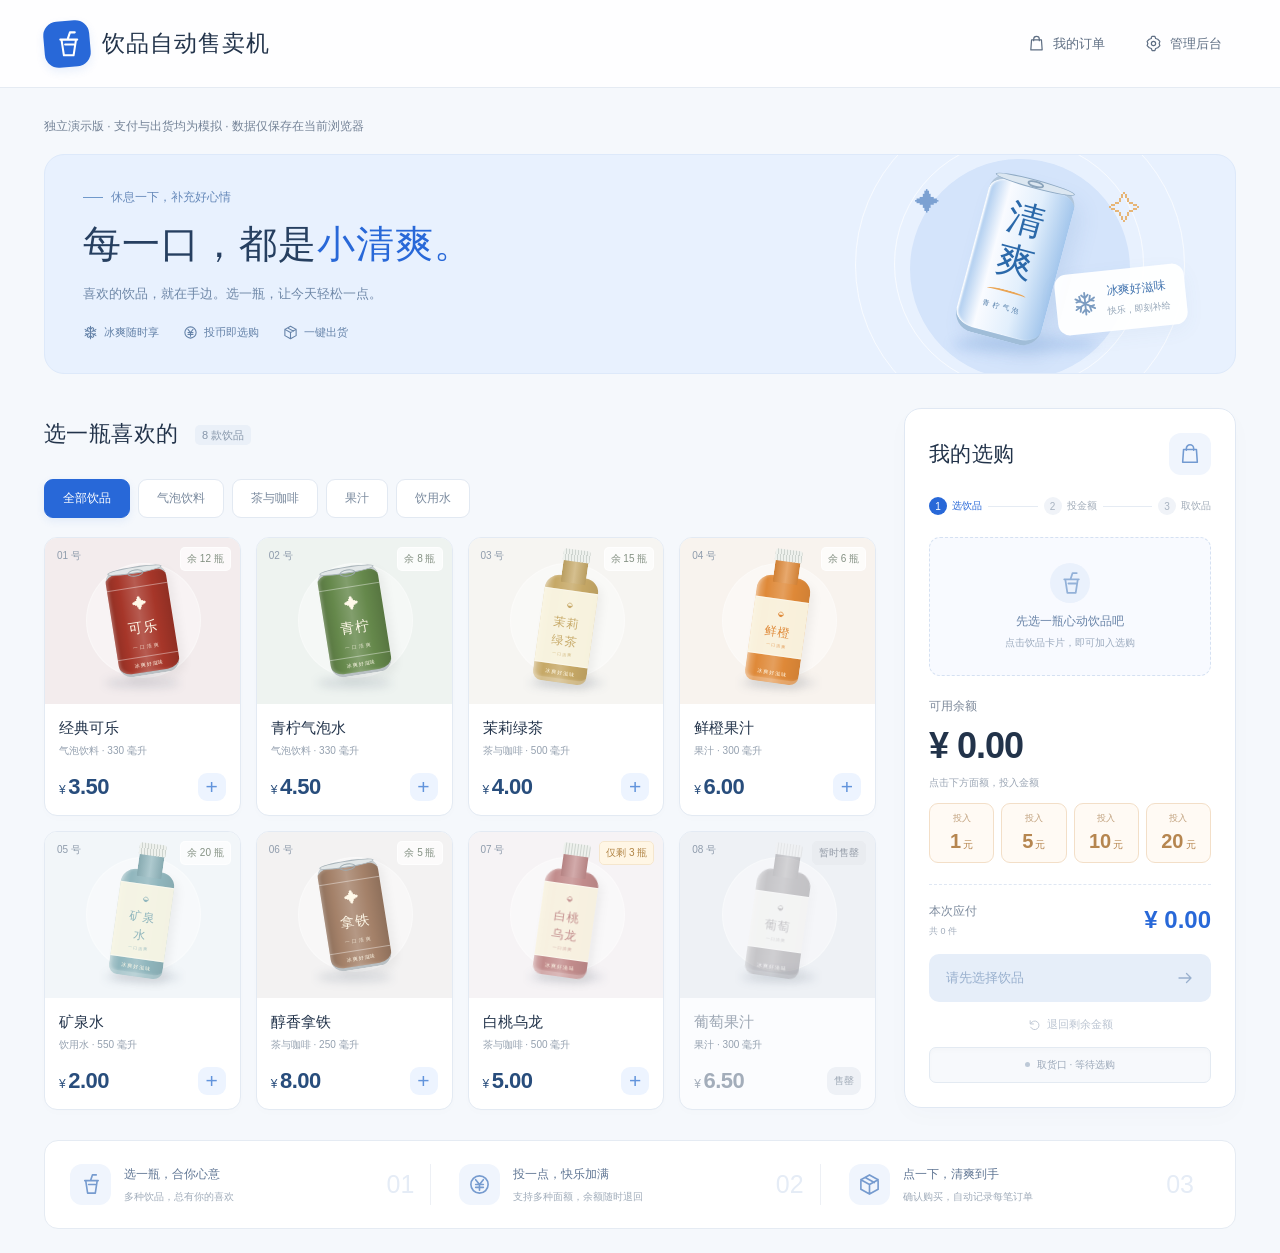
==== demo.html @ 5ba8ed31 "fix: vending_machine" ====
<!doctype html>
<html lang="zh-CN">
  <head>
    <meta charset="UTF-8" />
    <meta
      name="viewport"
      content="width=device-width, initial-scale=1.0"
    />
    <meta
      name="theme-color"
      content="#f4f8fb"
    />
    <title>一口清爽 · 饮品售卖机独立演示版</title>
<style>
:root {
  --paper: #f5f8fc;
  --ink: #22334a;
  --muted: #748397;
  --blue: #2868d8;
  --blue-dark: #1e54b9;
  --pale-blue: #edf4ff;
  --line: #e5ebf3;
  --white: #fff;
  --orange: #ef8d42;
  font-family:
    -apple-system, BlinkMacSystemFont, 'Segoe UI', 'PingFang SC', 'Microsoft YaHei',
    sans-serif;
  color: var(--ink);
  background: var(--paper);
  font-synthesis: none;
}
* {
  box-sizing: border-box;
}
body {
  margin: 0;
}
button,
input {
  font: inherit;
}
button,
a {
  -webkit-tap-highlight-color: transparent;
}
button {
  cursor: pointer;
  transition:
    background 0.18s,
    transform 0.18s,
    box-shadow 0.18s,
    border-color 0.18s;
}
button:disabled {
  cursor: not-allowed;
}
button:focus-visible,
a:focus-visible,
input:focus-visible {
  outline: 3px solid #71a2ef;
  outline-offset: 4px;
}
a {
  color: inherit;
  text-decoration: none;
}
[hidden] {
  display: none !important;
}
.icon-library {
  position: absolute;
  width: 0;
  height: 0;
  overflow: hidden;
}
.icon {
  width: 20px;
  height: 20px;
  fill: none;
  stroke: currentColor;
  stroke-width: 1.7;
  stroke-linecap: round;
  stroke-linejoin: round;
  flex-shrink: 0;
  vertical-align: middle;
}
.topbar {
  height: 88px;
  background: #ffffffed;
  border-bottom: 1px solid var(--line);
}
.topbar-inner {
  max-width: 1440px;
  padding: 0 44px;
  margin: auto;
  height: 100%;
  display: flex;
  align-items: center;
  gap: 30px;
}
.brand {
  display: flex;
  align-items: center;
  gap: 12px;
  font-size: 23px;
  font-weight: 750;
  letter-spacing: 1px;
}
.brand-icon {
  display: grid;
  place-items: center;
  width: 46px;
  height: 46px;
  border-radius: 14px;
  background: var(--blue);
  color: white;
  box-shadow: 0 4px 10px #2868d81a;
  transform: rotate(-5deg);
}
.brand-icon .icon {
  width: 29px;
  height: 29px;
  transform: rotate(5deg);
}
.topbar nav {
  display: flex;
  gap: 12px;
  margin-left: auto;
}
.nav-button {
  display: flex;
  align-items: center;
  gap: 8px;
  color: #5e6e83;
  background: transparent;
  border: 0;
  border-radius: 9px;
  padding: 10px 14px;
  font-size: 13px;
}
.nav-button .icon {
  width: 17px;
  height: 17px;
}
.nav-button:hover {
  color: var(--blue);
  background: var(--pale-blue);
}
.page {
  max-width: 1440px;
  padding: 28px 44px 24px;
  margin: auto;
}
.hero {
  min-height: 218px;
  background: #e8f1fe;
  border: 1px solid #dde9fa;
  border-radius: 20px;
  margin-bottom: 34px;
  position: relative;
  display: flex;
  align-items: center;
  justify-content: space-between;
  overflow: hidden;
}
.hero-copy {
  padding: 31px 38px;
  position: relative;
  z-index: 1;
}
.eyebrow {
  display: flex;
  align-items: center;
  gap: 8px;
  font-size: 12px;
  font-weight: 500;
  color: #6588b9;
  margin: 0 0 12px;
}
.eyebrow > span {
  width: 20px;
  height: 1px;
  background: #7099cb;
}
h1 {
  font-size: 38px;
  font-weight: 750;
  line-height: 1.4;
  letter-spacing: 1px;
  margin: 0;
  color: #263f60;
}
h1 > span {
  color: var(--blue);
}
.hero-description {
  font-size: 13px;
  line-height: 1.8;
  color: #6e87a7;
  margin: 11px 0 20px;
}
.hero-tags {
  display: flex;
  gap: 24px;
  color: #6482a8;
  font-size: 11px;
}
.hero-tags > span {
  display: flex;
  align-items: center;
  gap: 6px;
}
.hero-tags .icon {
  width: 15px;
  height: 15px;
}
.hero-visual {
  width: 370px;
  position: relative;
  height: 218px;
  flex-shrink: 0;
}
.hero-orbit {
  position: absolute;
  border: 1px solid #ffffffb3;
  border-radius: 50%;
  width: 250px;
  height: 250px;
  left: 29px;
  top: -16px;
}
.orbit-two {
  width: 330px;
  height: 330px;
  top: -55px;
  left: -10px;
}
.hero-visual:before {
  content: '';
  position: absolute;
  height: 220px;
  width: 220px;
  top: 4px;
  left: 45px;
  border-radius: 50%;
  background: #d4e4fb;
}
.hero-visual:after {
  content: '';
  position: absolute;
  width: 145px;
  height: 17px;
  background: #3978c72b;
  border-radius: 50%;
  filter: blur(6px);
  left: 87px;
  bottom: 20px;
}
.hero-can {
  position: absolute;
  width: 88px;
  height: 162px;
  border-radius: 18px 18px 20px 20px;
  top: 24px;
  left: 106px;
  transform: rotate(15deg);
  background: linear-gradient(90deg, #a8c9ee 0%, #f9fbff 24%, #e2effc 62%, #a3c6ec 100%);
  border-top: 5px solid #b1c6db;
  border-bottom: 5px solid #a0bdd8;
  display: flex;
  align-items: center;
  flex-direction: column;
  z-index: 1;
  box-shadow:
    10px 10px 20px #5883b621,
    inset 2px 0 2px white;
}
.hero-can:before {
  content: '';
  position: absolute;
  height: 7px;
  left: 3px;
  right: 3px;
  border: 1px solid #8faac4;
  border-radius: 50%;
  top: -7px;
  background: #dce7f1;
}
.hero-can-ring {
  width: 17px;
  height: 7px;
  border: 2px solid #8aa3bb;
  border-radius: 50%;
  margin-top: -6px;
  z-index: 1;
}
.hero-can-title {
  color: #2b69aa;
  font-family: 'Songti SC', 'STSong', serif;
  font-size: 37px;
  line-height: 1.15;
  font-weight: bold;
  margin-top: 13px;
}
.hero-can-line {
  width: 40px;
  height: 6px;
  border-top: 2px solid #eaa555;
  border-radius: 50%;
  margin-top: 8px;
}
.hero-can-caption {
  font-size: 7px;
  color: #517ca8;
  letter-spacing: 3px;
  margin-top: 7px;
}
.hero-sticker {
  position: absolute;
  display: flex;
  align-items: center;
  gap: 9px;
  top: 114px;
  left: 191px;
  z-index: 2;
  background: #fffffff2;
  padding: 13px 16px;
  border-radius: 12px;
  box-shadow: 0 6px 20px #4775a50d;
  transform: rotate(-6deg);
  color: #4576b0;
  font-size: 12px;
  font-weight: 650;
}
.hero-sticker .icon {
  width: 26px;
  height: 26px;
  color: #7c9cc1;
}
.hero-sticker span {
  display: block;
  color: #91a3b6;
  font-size: 9px;
  font-weight: 400;
  margin-top: 5px;
}
.hero-spark {
  position: absolute;
  color: #7ca1d2;
  font-size: 25px;
}
.spark-one {
  left: 50px;
  top: 33px;
}
.spark-two {
  left: 244px;
  top: 36px;
  font-size: 32px;
  color: #e6b577;
}
.workspace {
  display: grid;
  grid-template-columns: minmax(0, 1fr) 332px;
  gap: 28px;
  align-items: start;
}
.catalog-heading {
  display: flex;
  align-items: center;
  justify-content: space-between;
  min-height: 52px;
  margin-bottom: 19px;
}
.section-kicker {
  font-size: 11px;
  color: #8b99ab;
  margin: 0 0 7px;
  font-weight: 400;
}
.catalog-heading h2,
.checkout-heading h2 {
  font-size: 22px;
  font-weight: 700;
  margin: 0;
  letter-spacing: 0.4px;
}
.catalog-heading h2 > span {
  font-size: 11px;
  font-weight: 400;
  background: #eaf0f8;
  color: #8595a9;
  border-radius: 5px;
  padding: 4px 7px;
  vertical-align: middle;
  margin-left: 10px;
  letter-spacing: 0;
}
.categories {
  display: flex;
  align-items: center;
  gap: 8px;
  margin-bottom: 19px;
  flex-wrap: wrap;
}
.category {
  border: 1px solid #e2e9f2;
  background: white;
  border-radius: 9px;
  padding: 10px 18px;
  font-size: 12px;
  color: #7a8a9e;
}
.category:hover {
  color: var(--blue);
  border-color: #b5cced;
}
.category.active {
  color: white;
  background: var(--blue);
  border-color: var(--blue);
  box-shadow: 0 3px 8px #2868d818;
}
.product-grid {
  display: grid;
  grid-template-columns: repeat(4, minmax(0, 1fr));
  gap: 15px;
}
.product-card {
  border: 1px solid #e3eaf3;
  border-radius: 13px;
  padding: 0;
  background: white;
  color: var(--ink);
  position: relative;
  overflow: hidden;
  width: 100%;
  text-align: left;
  box-shadow: 0 3px 8px #243d6203;
}
.product-card:hover:not(:disabled) {
  transform: translateY(-4px);
  border-color: #a9c4ec;
  box-shadow: 0 8px 20px #3866a015;
}
.product-card.selected {
  border-color: var(--blue);
  box-shadow:
    0 0 0 1px var(--blue),
    0 5px 16px #2868d811;
}
.product-art {
  height: 166px;
  display: flex;
  align-items: center;
  justify-content: center;
  position: relative;
  width: 100%;
  overflow: hidden;
  background: color-mix(in srgb, var(--drink) 8%, #fafcfe);
}
.product-art:before {
  content: '';
  position: absolute;
  height: 113px;
  width: 113px;
  border-radius: 50%;
  top: 25px;
  left: calc(50% - 56px);
  background: #ffffff65;
  border: 1px solid #ffffff50;
}
.product-art:after {
  content: '';
  position: absolute;
  width: 75px;
  height: 10px;
  border-radius: 50%;
  left: calc(50% - 37px);
  bottom: 16px;
  background: #263e5624;
  filter: blur(5px);
}
.slot-label {
  position: absolute;
  top: 11px;
  left: 12px;
  color: #8f9cac;
  font-size: 10px;
}
.stock-badge {
  position: absolute;
  top: 9px;
  right: 9px;
  border: 1px solid #ffffffa6;
  background: #ffffffb3;
  padding: 4px 6px;
  border-radius: 5px;
  font-size: 10px;
  color: #839082;
  z-index: 2;
}
.stock-badge.low {
  color: #b08343;
  background: #fff6e5;
  border-color: #f5e6cd;
}
.stock-badge.sold {
  background: #e9ecf0;
  border-color: #e9ecf0;
  color: #939ba7;
}
.selected-mark {
  position: absolute;
  left: 10px;
  bottom: 9px;
  z-index: 2;
  color: var(--blue);
  background: #ffffffdf;
  padding: 4px 7px;
  border-radius: 5px;
  font-size: 9px;
}
.product-details {
  display: block;
  padding: 15px 14px 14px;
}
.product-name {
  display: block;
  font-size: 15px;
  font-weight: 650;
  margin-bottom: 6px;
}
.product-subtitle {
  display: block;
  font-size: 10px;
  color: #94a0af;
  white-space: nowrap;
}
.product-bottom {
  display: flex;
  align-items: center;
  justify-content: space-between;
  margin-top: 15px;
}
.price {
  font-size: 22px;
  line-height: 1.2;
  font-weight: 650;
  color: #284d7c;
  font-variant-numeric: tabular-nums;
  letter-spacing: -0.5px;
}
.price small {
  font-size: 12px;
  margin-right: 3px;
  font-weight: 500;
}
.choose-icon {
  width: 28px;
  height: 28px;
  border-radius: 9px;
  background: var(--pale-blue);
  display: grid;
  place-items: center;
  font-size: 21px;
  color: #6294dc;
  font-weight: 300;
}
.product-card.selected .choose-icon {
  background: var(--blue);
  color: white;
  font-size: 15px;
}
.product-card:disabled {
  background: #fbfcfe;
  color: #9da7b4;
}
.product-card:disabled .product-art {
  background: #eef1f5;
}
.product-card:disabled .drink {
  opacity: 0.4;
  filter: grayscale(0.8);
}
.product-card:disabled .price {
  color: #a3adba;
}
.product-card:disabled .choose-icon {
  color: #9da8b5;
  background: #eef1f6;
  font-size: 10px;
  width: 34px;
}
/* 纯 CSS 饮品包装，文字与规格均使用中文。 */
.drink {
  --drink: #a63629;
  display: flex;
  flex-direction: column;
  align-items: center;
  justify-content: center;
  position: relative;
  z-index: 1;
  width: 61px;
  height: 108px;
  background:
    linear-gradient(90deg, #0002, transparent 20%, #ffffff30 47%, transparent 75%, #0002),
    var(--drink);
  color: #fff9e9;
  box-shadow:
    inset 2px 0 3px #ffffff40,
    5px 5px 10px #0000000d;
  flex-shrink: 0;
  transform: rotate(-9deg);
}
.drink.can {
  border-radius: 12px 12px 13px 13px;
  border-top: 4px solid #c8ced1;
  border-bottom: 3px solid #b9c0c4;
}
.drink.can:before {
  content: '';
  position: absolute;
  top: -5px;
  left: 3px;
  right: 3px;
  height: 5px;
  border-radius: 50%;
  background: #e2e7e8;
  border: 1px solid #a9b4ba;
}
.drink.can:after {
  content: '';
  position: absolute;
  top: -2px;
  width: 14px;
  height: 5px;
  border: 1px solid #9daab0;
  border-radius: 50%;
}
.drink.bottle {
  height: 107px;
  width: 54px;
  border-radius: 15px 15px 9px 9px;
  margin-top: 17px;
  transform: rotate(8deg);
  background:
    linear-gradient(
      90deg,
      #ffffff50,
      transparent 18%,
      #ffffff30 50%,
      transparent 70%,
      #0001
    ),
    var(--drink);
  border-bottom: 4px solid #ffffff40;
}
.drink.bottle:before {
  content: '';
  position: absolute;
  width: 25px;
  height: 29px;
  background: linear-gradient(90deg, #0001, #fff4, #0001), var(--drink);
  top: -22px;
  border-radius: 6px 6px 0 0;
  z-index: -1;
}
.drink.bottle:after {
  content: '';
  position: absolute;
  top: -27px;
  width: 27px;
  height: 12px;
  background: repeating-linear-gradient(90deg, #eef1ed 0 2px, #ced4cf 2px 3px);
  border-radius: 3px 3px 1px 1px;
}
.drink-label {
  display: flex;
  width: 100%;
  flex-direction: column;
  align-items: center;
  justify-content: center;
  text-align: center;
  padding: 8px 0 7px;
  border-top: 1px solid #ffffff65;
  border-bottom: 1px solid #ffffff65;
}
.drink-symbol {
  font-family: Georgia, serif;
  font-size: 15px;
  line-height: 1.2;
  margin-bottom: 4px;
}
.drink-name {
  font-family: 'Songti SC', 'STSong', serif;
  font-size: 14px;
  font-weight: 750;
  letter-spacing: 1px;
  line-height: 1.5;
  max-width: 39px;
}
.drink-detail {
  font-size: 5px;
  letter-spacing: 2px;
  display: block;
  margin-top: 5px;
  opacity: 0.8;
}
.drink-size {
  font-size: 5px;
  position: absolute;
  bottom: 5px;
  letter-spacing: 1px;
}
.bottle .drink-label {
  background: #fbf8e7ee;
  color: var(--drink);
  padding: 7px 0;
}
.bottle .drink-name {
  font-size: 12px;
  max-width: 31px;
}
.bottle .drink-detail {
  font-size: 4px;
  letter-spacing: 1px;
  margin-top: 2px;
}
.bottle .drink-symbol {
  font-size: 12px;
  margin-bottom: 2px;
}
.bottle .drink-size {
  bottom: 3px;
}
.checkout {
  border: 1px solid #e0e8f3;
  border-radius: 17px;
  padding: 24px;
  background: white;
  box-shadow: 0 8px 24px #243a5905;
  position: sticky;
  top: 22px;
  scroll-margin-top: 18px;
}
.checkout-heading {
  display: flex;
  justify-content: space-between;
  align-items: center;
}
.checkout-heading h2 {
  font-size: 21px;
}
.checkout-bag {
  display: grid;
  place-items: center;
  border-radius: 12px;
  background: #f0f5fd;
  color: #729ad1;
  height: 42px;
  width: 42px;
}
.checkout-bag .icon {
  width: 22px;
  height: 22px;
}
.steps {
  display: flex;
  align-items: center;
  gap: 6px;
  margin: 22px 0;
  font-size: 10px;
  color: #a1acb9;
}
.steps > span {
  display: flex;
  align-items: center;
  gap: 5px;
  white-space: nowrap;
}
.steps b {
  display: grid;
  place-items: center;
  height: 18px;
  width: 18px;
  border-radius: 50%;
  background: #f0f3f8;
  color: #a8b3c1;
  font-size: 10px;
  font-weight: 500;
}
.steps i {
  height: 1px;
  background: #e5ebf3;
  flex: 1;
}
.steps .current {
  color: var(--blue);
}
.steps .current b {
  background: var(--blue);
  color: white;
}
.steps .complete {
  color: #5d8aca;
}
.steps .complete b {
  color: var(--blue);
  background: #e7f0fd;
}
.selection {
  display: flex;
  align-items: center;
  gap: 18px;
  min-height: 126px;
  background: #f3f7fd;
  border: 1px solid #e9eff8;
  border-radius: 11px;
  margin-bottom: 22px;
  padding: 19px 20px;
}
.selection .drink {
  transform: rotate(-7deg) scale(0.7);
  margin: -15px -7px;
}
.selection .drink.bottle {
  margin-top: 0;
}
.selected-copy {
  min-width: 0;
}
.selected-copy h3 {
  font-size: 15px;
  margin: 0 0 8px;
}
.selected-copy p {
  color: #8a9bb1;
  font-size: 10px;
  margin: 0 0 12px;
}
.selected-copy > span {
  font-size: 18px;
  font-weight: 650;
  color: #42689b;
}
.selected-copy small {
  font-size: 11px;
  font-weight: 400;
  color: #8b9bb1;
  margin-left: 7px;
}
.empty-selection {
  min-height: 139px;
  flex-direction: column;
  justify-content: center;
  gap: 0;
  border: 1px dashed #d5e1f2;
  background: #f8faff;
  padding: 18px 8px;
}
.selection-placeholder {
  color: #93b1d8;
  border-radius: 50%;
  width: 40px;
  height: 40px;
  display: grid;
  place-items: center;
  background: #eaf1fc;
}
.selection-placeholder .icon {
  height: 25px;
  width: 25px;
}
.empty-selection p {
  font-size: 12px;
  color: #6984a8;
  margin: 10px 0 6px;
}
.empty-selection > span {
  font-size: 10px;
  color: #9baabe;
}
.balance-block > div:first-child {
  display: flex;
  justify-content: space-between;
  align-items: center;
  color: #7e8a9b;
  font-size: 12px;
}
.balance-block > strong {
  display: block;
  font-size: 36px;
  letter-spacing: -1px;
  font-weight: 600;
  font-variant-numeric: tabular-nums;
  line-height: 1.3;
  margin: 8px 0 6px;
}
.balance-block > p {
  font-size: 10px;
  color: #9ba6b5;
  margin: 0 0 13px;
}
.coins {
  display: grid;
  grid-template-columns: repeat(4, minmax(0, 1fr));
  gap: 7px;
}
.coins button {
  padding: 9px 0;
  background: #fffaf4;
  border: 1px solid #f3dfc8;
  border-radius: 9px;
  color: #b68650;
  font-size: 20px;
  font-weight: 600;
  line-height: 1.2;
}
.coins small {
  display: block;
  color: #c0a17d;
  font-size: 9px;
  font-weight: 400;
  margin-bottom: 5px;
}
.coins button > span {
  font-size: 10px;
  margin-left: 2px;
  font-weight: 400;
}
.coins button:hover:not(:disabled) {
  background: #fff1dd;
  border-color: #e8c59a;
  transform: translateY(-2px);
}
.coins button:disabled {
  opacity: 0.5;
}
.total {
  display: flex;
  align-items: center;
  justify-content: space-between;
  border-top: 1px dashed #dfe7f3;
  padding-top: 18px;
  margin: 21px 0 16px;
  font-size: 12px;
  color: #7c8a9d;
}
.total small {
  display: block;
  margin-top: 5px;
  color: #a2adbc;
  font-size: 9px;
}
.total strong {
  color: var(--blue);
  font-size: 24px;
  font-weight: 650;
}
.primary {
  width: 100%;
  border: 0;
  background: var(--blue);
  color: white;
  border-radius: 10px;
  padding: 14px 17px;
  display: flex;
  align-items: center;
  justify-content: space-between;
  gap: 12px;
  font-size: 13px;
  font-weight: 500;
}
.primary:hover:not(:disabled) {
  background: var(--blue-dark);
  box-shadow: 0 4px 10px #2868d826;
}
.primary:disabled {
  color: #99b0ce;
  background: #e6eef9;
}
.purchase {
  min-height: 48px;
}
.purchase .icon {
  width: 18px;
  height: 18px;
}
.refund {
  display: flex;
  align-items: center;
  justify-content: center;
  gap: 6px;
  width: 100%;
  background: none;
  border: 0;
  padding: 15px 0;
  color: #8495ad;
  font-size: 11px;
}
.refund .icon {
  width: 13px;
  height: 13px;
}
.refund:hover:not(:disabled) {
  color: var(--blue);
}
.refund:disabled {
  opacity: 0.55;
}
.pickup {
  display: flex;
  align-items: center;
  justify-content: center;
  gap: 7px;
  height: 36px;
  border: 1px solid #e3eaf2;
  border-radius: 7px;
  background: #f7f9fc;
  color: #9ba8b9;
  font-size: 10px;
  box-shadow: inset 0 3px 4px #1b3b5b04;
}
.pickup-light {
  width: 5px;
  height: 5px;
  border-radius: 50%;
  background: #bdc9d7;
}
.pickup.ready {
  background: #f0f8f4;
  color: #60977b;
  border-color: #d5eade;
}
.pickup.ready .pickup-light {
  background: #76b293;
  box-shadow: 0 0 6px #76b29380;
}
.how-it-works {
  display: grid;
  grid-template-columns: repeat(3, 1fr);
  gap: 28px;
  background: white;
  border: 1px solid var(--line);
  border-radius: 14px;
  padding: 23px 25px;
  margin-top: 30px;
}
.how-it-works > div {
  position: relative;
  display: flex;
  align-items: center;
  gap: 13px;
  min-width: 0;
  border-right: 1px solid #edf0f5;
  padding-right: 16px;
}
.how-it-works > div:last-child {
  border-right: 0;
}
.instruction-icon {
  color: #769bcf;
  background: #f0f5fd;
  width: 41px;
  height: 41px;
  border-radius: 12px;
  display: grid;
  place-items: center;
  flex-shrink: 0;
}
.instruction-icon .icon {
  width: 23px;
  height: 23px;
}
.how-it-works p {
  display: flex;
  flex-direction: column;
  gap: 7px;
  margin: 0;
}
.how-it-works strong {
  font-size: 12px;
  font-weight: 600;
  color: #607694;
}
.how-it-works p span {
  color: #a0acba;
  font-size: 10px;
}
.instruction-number {
  font-size: 25px;
  font-weight: 300;
  color: #e5ecf6;
  margin-left: auto;
}
.mobile-checkout {
  display: none;
}
.toast {
  position: fixed;
  left: 50%;
  bottom: 28px;
  transform: translateX(-50%);
  max-width: calc(100% - 32px);
  width: max-content;
  background: #29486c;
  color: white;
  z-index: 20;
  padding: 14px 21px;
  font-size: 13px;
  line-height: 1.7;
  border-radius: 11px;
  box-shadow: 0 8px 25px #183a5b26;
}
.toast.error {
  background: #ac5a4a;
}
.modal {
  padding: 30px;
  border: 1px solid #dce5f1;
  border-radius: 20px;
  width: 620px;
  max-width: calc(100% - 30px);
  max-height: 85vh;
  color: var(--ink);
  box-shadow: 0 30px 80px #1e355038;
}
.modal::backdrop {
  background: #243a536b;
  backdrop-filter: blur(5px);
}
.modal-heading {
  display: flex;
  align-items: center;
  justify-content: space-between;
  gap: 16px;
  margin-bottom: 20px;
}
.modal h2 {
  font-size: 26px;
  margin: 0;
}
.close-button {
  display: grid;
  place-items: center;
  background: #f1f5fa;
  color: #8b9bb0;
  font-weight: 300;
  border: 0;
  border-radius: 50%;
  width: 34px;
  height: 34px;
  font-size: 25px;
  line-height: 1;
  flex-shrink: 0;
}
.close-button:hover {
  background: #e4edfa;
  color: var(--blue);
}
.modal-description {
  color: #929fb0;
  font-size: 12px;
  line-height: 1.8;
  margin: 0 0 18px;
}
.empty-state {
  color: #8799b1;
  text-align: center;
  padding: 45px 10px;
  font-size: 13px;
  line-height: 1.9;
  grid-column: 1 / -1;
}
.order-row {
  display: flex;
  justify-content: space-between;
  gap: 15px;
  padding: 18px 0;
  border-bottom: 1px solid var(--line);
  font-size: 14px;
}
.order-row strong {
  display: block;
  font-size: 14px;
  font-weight: 650;
  margin-bottom: 7px;
}
.order-row small {
  display: block;
  color: #9aa9bd;
  font-size: 10px;
  line-height: 1.9;
}
.order-row > span {
  text-align: right;
  white-space: nowrap;
  color: #4f6f99;
}
.order-status {
  color: #76a18b !important;
}
.admin-modal {
  width: 850px;
}
.login-form {
  max-width: 360px;
  margin: 30px auto;
}
.login-form > p:first-child {
  font-size: 13px;
  color: #8a9ab0;
  line-height: 1.8;
}
.login-form label {
  font-size: 13px;
  display: block;
  margin: 24px 0 10px;
}
.login-form input {
  width: 100%;
  border: 1px solid #dbe4f2;
  background: #f8faff;
  padding: 13px;
  border-radius: 9px;
  color: var(--ink);
}
.login-hint {
  font-size: 11px;
  color: #94a2b6;
}
.inline-error {
  color: #b15d4c;
  font-size: 12px;
  min-height: 17px;
}
.admin-toolbar {
  display: flex;
  justify-content: space-between;
  align-items: center;
  font-size: 12px;
  color: #8d9db2;
  margin: 20px 0;
}
.text-button {
  color: var(--blue);
  font-size: 12px;
  border: 0;
  background: none;
  padding: 8px;
}
.admin-stats {
  display: grid;
  grid-template-columns: repeat(3, 1fr);
  gap: 12px;
}
.stat {
  background: #f2f6fd;
  padding: 18px;
  border-radius: 10px;
}
.stat > span {
  font-size: 11px;
  color: #8b9db5;
}
.stat strong {
  display: block;
  font-size: 26px;
  font-weight: 600;
  margin-top: 12px;
  color: #4a6e9d;
}
.admin-modal h3 {
  font-size: 16px;
  margin: 28px 0 12px;
}
.muted {
  color: #8fa1b8;
  font-size: 12px;
  font-weight: 400;
}
.table-wrap {
  overflow: auto;
}
.admin-table {
  width: 100%;
  border-collapse: collapse;
  min-width: 480px;
  text-align: left;
  font-size: 13px;
}
.admin-table th {
  font-size: 11px;
  color: #8b9bb1;
  font-weight: 500;
  background: #f5f8fd;
  padding: 12px 10px;
}
.admin-table td {
  padding: 12px 10px;
  border-bottom: 1px solid var(--line);
}
.admin-table input[type='number'] {
  width: 80px;
  border: 1px solid #dce5f2;
  padding: 8px;
  border-radius: 6px;
  background: white;
  color: var(--ink);
  font-size: 12px;
}
.admin-table input[type='checkbox'] {
  accent-color: var(--blue);
  width: 17px;
  height: 17px;
}
.save-product {
  color: var(--blue);
  font-size: 12px;
  background: #edf4ff;
  border: 1px solid #d8e7fc;
  padding: 8px 12px;
  border-radius: 6px;
}
.save-product:disabled {
  opacity: 0.55;
}
.success-modal {
  width: 440px;
  padding: 40px 30px 30px;
  text-align: center;
}
.success-close {
  position: absolute;
  top: 17px;
  right: 17px;
}
.success-icon {
  display: grid;
  place-items: center;
  width: 72px;
  height: 72px;
  border-radius: 24px;
  background: #edf4ff;
  color: var(--blue);
  margin: 5px auto 24px;
  transform: rotate(-6deg);
}
.success-icon .icon {
  width: 35px;
  height: 35px;
  transform: rotate(6deg);
}
.success-modal .section-kicker {
  color: #7b9ac4;
  margin-bottom: 12px;
}
.success-modal h2 {
  font-size: 25px;
}
.success-modal > p:not(.section-kicker) {
  font-size: 13px;
  line-height: 1.8;
}
.receipt {
  text-align: left;
  background: #f5f8fd;
  border: 1px solid #e9eff8;
  border-radius: 10px;
  padding: 19px;
  margin: 24px 0;
}
.receipt p {
  display: flex;
  justify-content: space-between;
  gap: 12px;
  font-size: 11px;
  margin: 0 0 14px;
}
.receipt p:last-child {
  margin-bottom: 0;
}
.receipt span {
  color: #94a1b5;
}
.receipt strong {
  font-size: 11px;
  font-weight: 500;
  word-break: break-all;
  color: #58749a;
}
.success-modal .primary {
  justify-content: center;
}

@media (min-width: 1450px) {
  .product-art {
    height: 180px;
  }
  .product-details {
    padding: 17px;
  }
  .product-subtitle {
    font-size: 11px;
  }
  .product-bottom {
    margin-top: 17px;
  }
}
@media (max-width: 1190px) {
  .topbar-inner {
    padding: 0 32px;
  }
  .page {
    padding: 25px 32px 24px;
  }
  .workspace {
    grid-template-columns: minmax(0, 1fr) 310px;
    gap: 23px;
  }
  .product-grid {
    grid-template-columns: repeat(3, minmax(0, 1fr));
    gap: 13px;
  }
  .hero-visual {
    width: 300px;
  }
  .hero-copy {
    padding: 30px;
  }
  h1 {
    font-size: 32px;
  }
  .hero-description {
    font-size: 12px;
  }
  .hero-tags {
    gap: 18px;
  }
  .hero-sticker {
    left: 168px;
    padding: 12px;
  }
  .hero-can {
    left: 87px;
  }
  .checkout {
    padding: 22px;
  }
  .category {
    padding: 10px 15px;
  }
  .instruction-number {
    display: none;
  }
  .how-it-works {
    padding: 21px;
    gap: 18px;
  }
  .how-it-works p span {
    font-size: 9px;
  }
}
@media (max-width: 960px) {
  .topbar-inner {
    padding: 0 25px;
    gap: 15px;
  }
  .page {
    padding: 24px 25px 24px;
  }
  .workspace {
    grid-template-columns: minmax(0, 1fr) 300px;
    gap: 20px;
  }
  .product-grid {
    grid-template-columns: repeat(2, minmax(0, 1fr));
  }
  .hero-visual {
    width: 245px;
  }
  .hero-copy {
    padding: 28px;
  }
  h1 {
    font-size: 29px;
  }
  .hero-description {
    max-width: 280px;
    margin-top: 9px;
  }
  .hero-tags {
    gap: 13px;
    font-size: 10px;
  }
  .hero-tags .icon {
    height: 13px;
    width: 13px;
  }
  .hero-sticker {
    left: 140px;
    padding: 12px 10px;
    font-size: 11px;
  }
  .hero-sticker .icon {
    width: 22px;
    height: 22px;
  }
  .hero-sticker span {
    font-size: 8px;
  }
  .hero-can {
    left: 62px;
  }
  .hero-visual:before {
    left: 0;
  }
  .hero-orbit {
    left: -15px;
  }
  .orbit-two {
    left: -53px;
  }
  .hero-visual:after {
    left: 40px;
  }
  .spark-one {
    left: 15px;
  }
  .spark-two {
    left: 178px;
  }
  .catalog-heading h2 {
    font-size: 20px;
  }
  .catalog-heading h2 > span {
    margin-left: 7px;
    font-size: 10px;
  }
  .category {
    font-size: 11px;
    padding: 9px 11px;
  }
  .how-it-works {
    padding: 20px 15px;
    gap: 15px;
  }
  .how-it-works > div {
    gap: 9px;
    padding-right: 8px;
  }
  .how-it-works strong {
    font-size: 11px;
  }
  .how-it-works p span {
    max-width: 120px;
    line-height: 1.5;
  }
  .instruction-icon {
    width: 32px;
    height: 36px;
    border-radius: 9px;
  }
  .instruction-icon .icon {
    width: 20px;
    height: 20px;
  }
}
@media (max-width: 720px) {
  .topbar {
    height: 76px;
  }
  .topbar-inner {
    padding: 0 20px;
    gap: 10px;
  }
  .brand {
    font-size: 20px;
    gap: 10px;
  }
  .brand-icon {
    width: 39px;
    height: 39px;
    border-radius: 12px;
  }
  .brand-icon .icon {
    width: 26px;
    height: 26px;
  }
  .topbar nav {
    gap: 3px;
  }
  .nav-button {
    padding: 10px 7px;
    font-size: 12px;
    gap: 6px;
  }
  .nav-button .icon {
    width: 16px;
    height: 16px;
  }
  .page {
    padding: 20px 20px 85px;
  }
  .hero {
    min-height: 195px;
    margin-bottom: 27px;
    border-radius: 16px;
  }
  .hero-copy {
    padding: 26px;
  }
  .hero-visual {
    height: 195px;
    width: 200px;
  }
  .hero-can {
    left: 47px;
    top: 16px;
    transform: rotate(13deg) scale(0.9);
  }
  .hero-sticker {
    left: 103px;
    top: 113px;
    padding: 10px;
  }
  .hero-sticker .icon {
    display: none;
  }
  .hero-visual:before {
    left: -10px;
    top: -5px;
  }
  .hero-orbit {
    top: -30px;
    left: -26px;
  }
  .orbit-two {
    top: -70px;
    left: -66px;
  }
  .hero-visual:after {
    left: 24px;
    bottom: 15px;
  }
  .spark-one {
    left: 10px;
    font-size: 20px;
  }
  .spark-two {
    left: 158px;
    font-size: 25px;
  }
  .hero-tags {
    gap: 15px;
  }
  .hero-tags > span:last-child {
    display: none;
  }
  .workspace {
    grid-template-columns: 1fr;
    gap: 25px;
  }
  .product-grid {
    grid-template-columns: repeat(3, minmax(0, 1fr));
  }
  .product-art {
    height: 157px;
  }
  .product-name {
    font-size: 14px;
  }
  .product-details {
    padding: 14px 12px;
  }
  .checkout {
    position: relative;
    top: auto;
    padding: 25px;
    border-radius: 15px;
  }
  .checkout-heading h2 {
    font-size: 23px;
  }
  .steps {
    font-size: 12px;
    gap: 12px;
  }
  .steps b {
    height: 22px;
    width: 22px;
    font-size: 11px;
  }
  .selection {
    justify-content: center;
    min-height: 133px;
  }
  .selection.empty-selection {
    min-height: 142px;
  }
  .balance-block > strong {
    font-size: 40px;
  }
  .coins button {
    padding: 12px;
    font-size: 23px;
  }
  .coins small {
    font-size: 10px;
  }
  .primary {
    padding: 16px 19px;
    font-size: 14px;
  }
  .pickup {
    height: 39px;
  }
  .how-it-works {
    gap: 10px;
    margin-top: 25px;
    padding: 20px 12px;
  }
  .how-it-works > div {
    flex-direction: column;
    align-items: center;
    text-align: center;
    gap: 10px;
    padding-right: 8px;
  }
  .how-it-works p {
    align-items: center;
    gap: 6px;
  }
  .how-it-works strong {
    font-size: 10px;
  }
  .how-it-works p span {
    font-size: 9px;
    max-width: 105px;
    line-height: 1.6;
  }
  .mobile-checkout {
    display: flex;
    justify-content: space-between;
    align-items: center;
    position: fixed;
    z-index: 5;
    left: 20px;
    right: 20px;
    bottom: 16px;
    bottom: max(16px, env(safe-area-inset-bottom));
    background: #234e88;
    color: white;
    border: 1px solid #ffffff22;
    border-radius: 13px;
    box-shadow: 0 5px 25px #1e426d36;
    padding: 15px 18px;
    gap: 10px;
    text-align: left;
  }
  .mobile-checkout > span {
    font-size: 12px;
  }
  .mobile-checkout strong {
    display: flex;
    align-items: center;
    gap: 8px;
    font-size: 13px;
    white-space: nowrap;
  }
  .mobile-checkout .icon {
    width: 16px;
    height: 16px;
  }
  .toast {
    bottom: 90px;
    font-size: 12px;
    padding: 12px 18px;
  }
}
@media (max-width: 520px) {
  .topbar-inner {
    padding: 0 17px;
    gap: 5px;
  }
  .brand {
    font-size: 19px;
    gap: 8px;
  }
  .brand-icon {
    height: 36px;
    width: 36px;
    border-radius: 11px;
  }
  .nav-button {
    font-size: 11px;
    padding: 10px 6px;
  }
  .nav-button .icon {
    display: none;
  }
  .page {
    padding: 17px 17px 85px;
  }
  .hero {
    min-height: 201px;
    border-radius: 14px;
  }
  .hero-copy {
    padding: 24px 20px;
  }
  .eyebrow {
    font-size: 10px;
    margin-bottom: 10px;
    gap: 6px;
  }
  .eyebrow > span {
    width: 11px;
  }
  h1 {
    font-size: 26px;
    line-height: 1.45;
    letter-spacing: 0.5px;
  }
  h1 > span {
    display: block;
  }
  .hero-description {
    max-width: 178px;
    font-size: 10px;
    line-height: 1.8;
    margin: 9px 0 12px;
  }
  .hero-tags {
    font-size: 9px;
    gap: 10px;
  }
  .hero-tags > span {
    gap: 4px;
  }
  .hero-tags .icon {
    width: 12px;
    height: 12px;
  }
  .hero-visual {
    position: absolute;
    right: -1px;
    width: 140px;
    height: 205px;
    top: 3px;
  }
  .hero-visual:before {
    height: 155px;
    width: 155px;
    left: 0;
    top: 20px;
  }
  .hero-orbit {
    width: 175px;
    height: 175px;
    left: -10px;
    top: 10px;
  }
  .orbit-two {
    width: 215px;
    height: 215px;
    left: -30px;
    top: -10px;
  }
  .hero-can {
    left: 25px;
    top: 11px;
    transform: rotate(12deg) scale(0.72);
  }
  .hero-sticker {
    left: 5px;
    top: 152px;
    padding: 9px 13px;
    font-size: 10px;
    transform: rotate(-5deg);
  }
  .hero-sticker span {
    font-size: 8px;
  }
  .hero-visual:after {
    width: 96px;
    left: 24px;
    bottom: 38px;
  }
  .spark-one {
    left: 4px;
    top: 29px;
    font-size: 18px;
  }
  .spark-two {
    left: 114px;
    top: 37px;
    font-size: 22px;
  }
  .catalog-heading {
    margin-bottom: 15px;
  }
  .catalog-heading h2 {
    font-size: 21px;
  }
  .catalog-heading h2 > span {
    font-size: 10px;
    margin-left: 7px;
  }
  .section-kicker {
    font-size: 10px;
  }
  .categories {
    gap: 6px;
    margin-bottom: 16px;
  }
  .category {
    font-size: 11px;
    padding: 9px 10px;
    border-radius: 8px;
  }
  .product-grid {
    grid-template-columns: repeat(2, minmax(0, 1fr));
    gap: 12px;
  }
  .product-art {
    height: 160px;
  }
  .product-details {
    padding: 15px 13px;
  }
  .product-name {
    font-size: 15px;
  }
  .product-subtitle {
    font-size: 10px;
  }
  .product-bottom {
    margin-top: 15px;
  }
  .price {
    font-size: 23px;
  }
  .choose-icon {
    width: 29px;
    height: 29px;
  }
  .checkout {
    padding: 24px 22px;
  }
  .modal {
    padding: 24px;
    border-radius: 17px;
  }
  .modal h2 {
    font-size: 23px;
  }
  .modal-description {
    font-size: 11px;
  }
  .admin-stats {
    gap: 7px;
  }
  .stat {
    padding: 12px;
  }
  .stat > span {
    font-size: 9px;
  }
  .stat strong {
    font-size: 22px;
  }
  .order-row {
    font-size: 12px;
  }
  .order-row strong {
    font-size: 13px;
  }
  .order-row small {
    font-size: 9px;
  }
  .receipt {
    padding: 15px;
  }
  .success-modal {
    padding-top: 35px;
  }
}
@media (max-width: 360px) {
  .hero-visual {
    right: -18px;
    opacity: 0.75;
  }
  .hero-copy {
    padding-left: 16px;
  }
  h1 {
    font-size: 24px;
  }
  .hero-description {
    max-width: 160px;
  }
  .category {
    padding: 8px 8px;
    font-size: 10px;
  }
  .product-subtitle {
    font-size: 9px;
  }
  .nav-button {
    padding: 10px 4px;
  }
  .steps {
    gap: 7px;
    font-size: 11px;
  }
}
@media (prefers-reduced-motion: reduce) {
  *,
  *:before,
  *:after {
    transition: none !important;
    scroll-behavior: auto !important;
  }
}

.demo-note { margin: 0 0 18px; color: #748397; font-size: 12px; line-height: 1.7; }
</style>
  </head>
  <body>
    <svg
      class="icon-library"
      xmlns="http://www.w3.org/2000/svg"
      aria-hidden="true"
    >
      <symbol
        id="icon-cup"
        viewBox="0 0 24 24"
      >
        <path d="M7 8h12l-2 13H9L7 8ZM6 8h14M12 8l2-6h4M10 12h7" />
      </symbol>
      <symbol
        id="icon-bag"
        viewBox="0 0 24 24"
      >
        <path d="M5 7h14l1 14H4L5 7ZM8 8V6a4 4 0 0 1 8 0v2" />
      </symbol>
      <symbol
        id="icon-settings"
        viewBox="0 0 24 24"
      >
        <path
          d="m9 3 1-1h4l1 3 3 1 3 3-1 3 1 3-3 3-3 1-1 3h-4l-1-3-3-1-3-3 1-3-1-3 3-3 3-1V3Z"
        />
        <circle
          cx="12"
          cy="12"
          r="3"
        />
      </symbol>
      <symbol
        id="icon-arrow"
        viewBox="0 0 24 24"
      >
        <path d="M4 12h16m-6-6 6 6-6 6" />
      </symbol>
      <symbol
        id="icon-snow"
        viewBox="0 0 24 24"
      >
        <path
          d="M12 2v20M3.34 7l17.32 10M3.34 17 20.66 7M9 4l3 3 3-3M9 20l3-3 3 3M4 10l4-1-1-4M17 19l-1-4 4-1M4 14l4 1-1 4M17 5l-1 4 4 1"
        />
      </symbol>
      <symbol
        id="icon-coin"
        viewBox="0 0 24 24"
      >
        <circle
          cx="12"
          cy="12"
          r="9"
        />
        <path d="m8 7 4 5 4-5m-8 5h8m-8 3h8m-4-3v6" />
      </symbol>
      <symbol
        id="icon-refund"
        viewBox="0 0 24 24"
      >
        <path d="M4 5v6h6M5 10a8 8 0 1 1 0 7" />
      </symbol>
      <symbol
        id="icon-check"
        viewBox="0 0 24 24"
      >
        <path d="m5 12 4 4L19 6" />
      </symbol>
      <symbol
        id="icon-box"
        viewBox="0 0 24 24"
      >
        <path d="m3 7 9-5 9 5v10l-9 5-9-5V7Zm0 0 9 5 9-5M12 12v10M8 5l9 5" />
      </symbol>
    </svg>

    <header class="topbar">
      <div class="topbar-inner">
        <a
          class="brand"
          href="#"
          aria-label="饮品自动售卖机首页"
          ><span class="brand-icon"
            ><svg class="icon"><use href="#icon-cup" /></svg></span
          ><span>饮品自动售卖机</span></a
        >
        <nav aria-label="主导航">
          <button
            id="orders-open"
            class="nav-button"
          >
            <svg class="icon"><use href="#icon-bag" /></svg>我的订单</button
          ><button
            id="admin-open"
            class="nav-button"
          >
            <svg class="icon"><use href="#icon-settings" /></svg>管理后台
          </button>
        </nav>
      </div>
    </header>

    <main class="page">
      <p id="demo-note" class="demo-note">独立演示版 · 支付与出货均为模拟 · 数据仅保存在当前浏览器</p>
      <section class="hero">
        <div class="hero-copy">
          <p class="eyebrow"><span></span> 休息一下，补充好心情</p>
          <h1>每一口，都是<span>小清爽。</span></h1>
          <p class="hero-description">喜欢的饮品，就在手边。选一瓶，让今天轻松一点。</p>
          <div class="hero-tags">
            <span
              ><svg class="icon"><use href="#icon-snow" /></svg>冰爽随时享</span
            ><span
              ><svg class="icon"><use href="#icon-coin" /></svg>投币即选购</span
            ><span
              ><svg class="icon"><use href="#icon-box" /></svg>一键出货</span
            >
          </div>
        </div>
        <div
          class="hero-visual"
          aria-hidden="true"
        >
          <span class="hero-orbit orbit-one"></span
          ><span class="hero-orbit orbit-two"></span
          ><span class="hero-spark spark-one">✦</span
          ><span class="hero-spark spark-two">✧</span>
          <div class="hero-can">
            <span class="hero-can-ring"></span
            ><span class="hero-can-title">清<br />爽</span
            ><span class="hero-can-line"></span
            ><span class="hero-can-caption">青柠气泡</span>
          </div>
          <div class="hero-sticker">
            <svg class="icon"><use href="#icon-snow" /></svg>
            <div>冰爽好滋味<span>快乐，即刻补给</span></div>
          </div>
        </div>
      </section>

      <div class="workspace">
        <section
          class="shop"
          aria-label="饮品选择"
        >
          <div class="catalog-heading">
            <h2>选一瓶喜欢的 <span id="product-count">— 款饮品</span></h2>
          </div>
          <div
            id="categories"
            class="categories"
            role="group"
            aria-label="饮品分类"
          >
            <button
              class="category active"
              data-category="全部饮品"
              aria-pressed="true"
            >
              全部饮品</button
            ><button
              class="category"
              data-category="气泡饮料"
              aria-pressed="false"
            >
              气泡饮料</button
            ><button
              class="category"
              data-category="茶与咖啡"
              aria-pressed="false"
            >
              茶与咖啡</button
            ><button
              class="category"
              data-category="果汁"
              aria-pressed="false"
            >
              果汁</button
            ><button
              class="category"
              data-category="饮用水"
              aria-pressed="false"
            >
              饮用水
            </button>
          </div>
          <div
            id="product-grid"
            class="product-grid"
            aria-live="polite"
          >
            <p class="empty-state">正在准备清爽饮品…</p>
          </div>
        </section>

        <aside
          id="checkout"
          class="checkout"
          aria-label="购买操作"
        >
          <div class="checkout-heading">
            <h2>我的选购</h2>
            <span class="checkout-bag"
              ><svg class="icon"><use href="#icon-bag" /></svg
            ></span>
          </div>
          <div
            class="steps"
            aria-label="购买步骤"
          >
            <span
              class="current"
              data-step="1"
              ><b>1</b>选饮品</span
            ><i></i><span data-step="2"><b>2</b>投金额</span><i></i
            ><span data-step="3"><b>3</b>取饮品</span>
          </div>
          <div
            id="selection"
            class="selection empty-selection"
          >
            <div class="selection-placeholder">
              <svg class="icon"><use href="#icon-cup" /></svg>
            </div>
            <p>先选一瓶心动饮品吧</p>
            <span>点击饮品卡片，即可加入选购</span>
          </div>
          <div class="balance-block">
            <div><span>可用余额</span></div>
            <strong id="balance">¥ 0.00</strong>
            <p>点击下方面额，投入金额</p>
            <div class="coins">
              <button data-amount="100"><small>投入</small>1<span>元</span></button
              ><button data-amount="500"><small>投入</small>5<span>元</span></button
              ><button data-amount="1000"><small>投入</small>10<span>元</span></button
              ><button data-amount="2000"><small>投入</small>20<span>元</span></button>
            </div>
          </div>
          <div class="total">
            <span>本次应付 <small>共 1 件</small></span
            ><strong id="total">¥ 0.00</strong>
          </div>
          <button
            id="purchase"
            class="primary purchase"
            disabled
          >
            <span id="purchase-label">请先选择饮品</span
            ><svg class="icon"><use href="#icon-arrow" /></svg>
          </button>
          <button
            id="refund"
            class="refund"
            disabled
          >
            <svg class="icon"><use href="#icon-refund" /></svg>退回剩余金额
          </button>
          <div class="pickup">
            <span class="pickup-light"></span
            ><span id="pickup-text">取货口 · 等待选购</span>
          </div>
        </aside>
      </div>

      <section
        class="how-it-works"
        aria-label="使用说明"
      >
        <div>
          <span class="instruction-icon"
            ><svg class="icon"><use href="#icon-cup" /></svg
          ></span>
          <p><strong>选一瓶，合你心意</strong><span>多种饮品，总有你的喜欢</span></p>
          <span class="instruction-number">01</span>
        </div>
        <div>
          <span class="instruction-icon"
            ><svg class="icon"><use href="#icon-coin" /></svg
          ></span>
          <p><strong>投一点，快乐加满</strong><span>支持多种面额，余额随时退回</span></p>
          <span class="instruction-number">02</span>
        </div>
        <div>
          <span class="instruction-icon"
            ><svg class="icon"><use href="#icon-box" /></svg
          ></span>
          <p><strong>点一下，清爽到手</strong><span>确认购买，自动记录每笔订单</span></p>
          <span class="instruction-number">03</span>
        </div>
      </section>
    </main>

    <button
      id="mobile-checkout"
      class="mobile-checkout"
      hidden
    >
      <span>已选饮品</span
      ><strong
        >去结算 <svg class="icon"><use href="#icon-arrow" /></svg
      ></strong>
    </button>
    <div
      id="toast"
      class="toast"
      role="status"
      aria-live="polite"
      hidden
    ></div>

    <dialog
      id="orders-dialog"
      class="modal"
    >
      <div class="modal-heading">
        <div>
          <p class="section-kicker">每一份清爽，都有记录</p>
          <h2>我的订单</h2>
        </div>
        <button
          class="close-button"
          data-close
          aria-label="关闭订单"
        >
          ×
        </button>
      </div>
      <p class="modal-description">
        当前浏览器的最近 100 笔购买记录，支付与出货均为模拟。
      </p>
      <div id="orders-list"></div>
    </dialog>

    <dialog
      id="admin-dialog"
      class="modal admin-modal"
    >
      <div class="modal-heading">
        <div>
          <p class="section-kicker">让每一份清爽，准备就绪</p>
          <h2>售卖机管理</h2>
        </div>
        <button
          class="close-button"
          data-close
          aria-label="关闭管理后台"
        >
          ×
        </button>
      </div>
      <form
        id="login-form"
        class="login-form"
      >
        <p>登录后可补货、调价、上下架饮品和查询销售记录。</p>
        <label for="password">管理员密码</label
        ><input
          id="password"
          type="password"
          required
          autocomplete="current-password"
          placeholder="请输入管理员密码"
        />
        <p class="login-hint">管理员密码：12345</p>
        <p
          id="login-error"
          class="inline-error"
          role="alert"
        ></p>
        <button
          class="primary"
          type="submit"
        >
          进入管理后台 <svg class="icon"><use href="#icon-arrow" /></svg>
        </button>
      </form>
      <section
        id="admin-content"
        hidden
      >
        <div class="admin-toolbar">
          <span>设备 001 · 管理员</span
          ><button
            id="logout"
            class="text-button"
          >
            退出登录
          </button>
        </div>
        <div
          id="admin-stats"
          class="admin-stats"
        ></div>
        <h3>饮品与库存</h3>
        <p class="modal-description">
          修改库存、单价或上架状态后，点击对应行的“保存”。库存范围 0–999。
        </p>
        <div class="table-wrap">
          <table class="admin-table">
            <thead>
              <tr>
                <th>饮品</th>
                <th>单价（元）</th>
                <th>库存</th>
                <th>上架</th>
                <th>操作</th>
              </tr>
            </thead>
            <tbody id="admin-products"></tbody>
          </table>
        </div>
        <h3>全部订单 <span class="muted">最近 100 笔</span></h3>
        <div id="admin-orders"></div>
      </section>
    </dialog>

    <dialog
      id="success-dialog"
      class="modal success-modal"
    >
      <button
        class="close-button success-close"
        data-close
        aria-label="关闭购买结果"
      >
        ×
      </button>
      <div class="success-icon">
        <svg class="icon"><use href="#icon-check" /></svg>
      </div>
      <p class="section-kicker">快乐补给成功</p>
      <h2>你的清爽，已送达。</h2>
      <p id="success-product"></p>
      <p class="muted">模拟出货成功，快来开启下一份清爽。</p>
      <div
        id="success-details"
        class="receipt"
      ></div>
      <button
        class="primary"
        data-close
      >
        继续选购 <svg class="icon"><use href="#icon-arrow" /></svg>
      </button>
    </dialog>
  <script>
const $ = (selector) => document.querySelector(selector);
const money = (cents) => (cents / 100).toFixed(2);
const escapeHTML = (value) =>
  String(value).replace(
    /[&<>"']/g,
    (c) => ({ '&': '&amp;', '<': '&lt;', '>': '&gt;', '"': '&quot;', "'": '&#39;' })[c],
  );
const state = {
  products: [],
  category: '全部饮品',
  selectedId: null,
  balance: 0,
  csrf: '',
  isAdmin: false,
  busy: true,
  pending: null,
  ready: false,
};
let toastTimer;
let checkoutVisible = false;

class APIError extends Error {
  constructor(message, status) {
    super(message);
    this.status = status;
  }
}

function toast(message, error = false) {
  clearTimeout(toastTimer);
  $('#toast').textContent = message;
  $('#toast').classList.toggle('error', error);
  $('#toast').hidden = false;
  toastTimer = setTimeout(
    () => {
      $('#toast').hidden = true;
    },
    error ? 6000 : 3500,
  );
}


// 独立演示：所有数据都在当前浏览器中，不连接 Flask 或远程服务。
const DEMO_STORAGE = 'sipgo.standalone.v1';
const DEMO_PRODUCTS = [{"id": 1, "name": "经典可乐", "subtitle": "COLA · 330 mL", "category": "气泡饮料", "price_cents": 350, "stock": 12, "color": "#a63629", "label": "COLA", "shape": "can", "active": 1}, {"id": 2, "name": "青柠气泡水", "subtitle": "LIME SODA · 330 mL", "category": "气泡饮料", "price_cents": 450, "stock": 8, "color": "#65884b", "label": "LIME", "shape": "can", "active": 1}, {"id": 3, "name": "茉莉绿茶", "subtitle": "JASMINE TEA · 500 mL", "category": "茶与咖啡", "price_cents": 400, "stock": 15, "color": "#c6a866", "label": "茉莉", "shape": "bottle", "active": 1}, {"id": 4, "name": "鲜橙果汁", "subtitle": "ORANGE · 300 mL", "category": "果汁", "price_cents": 600, "stock": 6, "color": "#df8938", "label": "ORANGE", "shape": "bottle", "active": 1}, {"id": 5, "name": "矿泉水", "subtitle": "MINERAL WATER · 550 mL", "category": "饮用水", "price_cents": 200, "stock": 20, "color": "#90b6bd", "label": "WATER", "shape": "bottle", "active": 1}, {"id": 6, "name": "醇香拿铁", "subtitle": "LATTE · 250 mL", "category": "茶与咖啡", "price_cents": 800, "stock": 5, "color": "#a48169", "label": "LATTE", "shape": "can", "active": 1}, {"id": 7, "name": "白桃乌龙", "subtitle": "PEACH OOLONG · 500 mL", "category": "茶与咖啡", "price_cents": 500, "stock": 3, "color": "#c28c8c", "label": "白桃", "shape": "bottle", "active": 1}, {"id": 8, "name": "葡萄果汁", "subtitle": "GRAPE · 300 mL", "category": "果汁", "price_cents": 650, "stock": 0, "color": "#897591", "label": "GRAPE", "shape": "bottle", "active": 1}];
const copy = (value) => JSON.parse(JSON.stringify(value));
const newId = () => globalThis.crypto?.randomUUID?.() ||
  `demo-${Date.now().toString(36)}-${Math.random().toString(36).slice(2)}`;
let demoAdmin = false;
let demoData = { products: copy(DEMO_PRODUCTS), balance: 0, orders: [], operations: {} };
let demoStorageAvailable = true;
function storageNotice() {
  $('#demo-note').textContent = '独立演示版 · 支付与出货均为模拟 · 当前浏览器无法保存数据，关闭后将重置';
}
function readDemo() {
  if (!demoStorageAvailable) return copy(demoData);
  try {
    const saved = JSON.parse(localStorage.getItem(DEMO_STORAGE));
    if (saved && Array.isArray(saved.products) && Array.isArray(saved.orders) &&
        Number.isInteger(saved.balance) && saved.operations && typeof saved.operations === 'object') {
      demoData = saved;
    }
  } catch {
    demoStorageAvailable = false;
    storageNotice();
  }
  return copy(demoData);
}
function saveDemo(data) {
  // 一次保存完整状态，余额、库存和订单一起更新。
  try {
    localStorage.setItem(DEMO_STORAGE, JSON.stringify(data));
  } catch {
    demoStorageAvailable = false;
    storageNotice();
  }
  demoData = data;
}
function demoInteger(value, name, minimum, maximum) {
  if (!Number.isInteger(value) || value < minimum || value > maximum)
    throw new APIError(`${name}必须为 ${minimum}–${maximum} 之间的整数。`, 400);
  return value;
}
async function api(path, { method = 'GET', data = {} } = {}) {
  const db = readDemo();
  if (path === '/api/session' && method === 'GET')
    return { balance_cents: db.balance, csrf_token: 'local-demo', is_admin: demoAdmin };
  if (path === '/api/products' && method === 'GET')
    return { products: db.products.filter(p => p.active) };
  if (path === '/api/orders' && method === 'GET')
    return { orders: db.orders.slice(0, 100) };
  if (path === '/api/admin/login' && method === 'POST') {
    if (data.password !== '12345') throw new APIError('管理员密码不正确。', 401);
    demoAdmin = true;
    return { message: '登录成功' };
  }
  if (path === '/api/admin/logout' && method === 'POST') {
    demoAdmin = false;
    return { message: '已退出管理员' };
  }
  if (path.startsWith('/api/admin/')) {
    if (!demoAdmin) throw new APIError('请先登录管理员。', 401);
    if (path === '/api/admin/dashboard' && method === 'GET')
      return { products: db.products, orders: db.orders.slice(0, 100), stats: {
        order_count: db.orders.length,
        revenue_cents: db.orders.reduce((total, order) => total + order.amount_cents, 0),
      } };
    if (/^\/api\/admin\/products\/\d+$/.test(path) && method === 'PATCH') {
      const product = db.products.find(p => p.id === Number(path.split('/').pop()));
      if (!product) throw new APIError('饮品不存在。', 404);
      const stock = demoInteger(data.stock, '库存', 0, 999);
      const price = demoInteger(data.price_cents, '价格（分）', 100, 99900);
      const active = demoInteger(data.active, '上架状态', 0, 1);
      Object.assign(product, { stock, price_cents: price, active });
      saveDemo(db);
      return { message: '饮品信息已保存' };
    }
  }
  if (['/api/deposit', '/api/purchase', '/api/refund'].includes(path) && method === 'POST') {
    if (typeof data.request_id !== 'string' || data.request_id.length < 8 || data.request_id.length > 100)
      throw new APIError('缺少有效的请求编号。', 400);
    const operationKey = `request:${data.request_id}`;
    const payload = JSON.stringify(Object.fromEntries(Object.entries(data)
      .filter(([key]) => key !== 'request_id').sort(([a], [b]) => a.localeCompare(b))));
    const previous = db.operations[operationKey];
    if (previous) {
      if (previous.path !== path || previous.payload !== payload)
        throw new APIError('请求编号已用于其他操作，请重新操作。', 409);
      return { ...previous.result, balance_cents: db.balance, replayed: true };
    }
    let result;
    if (path === '/api/deposit') {
      if (![100, 500, 1000, 2000].includes(data.amount_cents))
        throw new APIError('仅支持 1、5、10、20 元模拟投币。', 400);
      if (db.balance + data.amount_cents > 100000)
        throw new APIError('余额上限为 1000 元，请先购买或退币。', 400);
      db.balance += data.amount_cents;
      result = { message: '投币成功', deposited_cents: data.amount_cents };
    } else if (path === '/api/refund') {
      result = { message: '退币成功', refunded_cents: db.balance };
      db.balance = 0;
    } else {
      const id = demoInteger(data.product_id, '商品编号', 1, 2147483647);
      const product = db.products.find(p => p.id === id && p.active);
      if (!product) throw new APIError('饮品不存在或已下架。', 404);
      if (product.stock <= 0) throw new APIError('这款饮品已售罄，请选择其他饮品。', 409);
      if (db.balance < product.price_cents) throw new APIError('余额不足，请先投币。', 409);
      db.balance -= product.price_cents;
      product.stock -= 1;
      const order = { id: `VM${newId().replace(/-/g, '').slice(-16).toUpperCase()}`,
        product_name: product.name, amount_cents: product.price_cents,
        created_at: new Date().toISOString() };
      db.orders.unshift(order);
      result = { message: '购买成功，请取走饮品', order_id: order.id,
        product_name: order.product_name, amount_cents: order.amount_cents };
    }
    result.balance_cents = db.balance;
    db.operations[operationKey] = { path, payload, result };
    saveDemo(db);
    return copy(result);
  }
  throw new APIError('暂不支持此操作。', 404);
}

function productDescription(product) {
  // 兼容已有数据库中的英文规格，显示时统一转换成中文。
  const volume = product.subtitle.match(/(\d+)\s*m[lL]/i);
  return `${product.category} · ${volume ? `${volume[1]} 毫升` : product.shape === 'can' ? '罐装' : '瓶装'}`;
}

function drinkArt(product) {
  const name = product.name
    .replace('经典', '')
    .replace('醇香', '')
    .replace('鲜橙果汁', '鲜橙')
    .replace('青柠气泡水', '青柠')
    .replace('葡萄果汁', '葡萄');
  return /* HTML */ `<span
    class="drink ${escapeHTML(product.shape)}"
    style="--drink:${escapeHTML(product.color)}"
    aria-hidden="true"
    ><span class="drink-label"
      ><span class="drink-symbol">${product.shape === 'can' ? '✦' : '◒'}</span
      ><span class="drink-name">${escapeHTML(name)}</span
      ><span class="drink-detail">一口清爽</span></span
    ><span class="drink-size">冰爽好滋味</span></span
  >`;
}

function renderProducts() {
  const products = state.products.filter(
    (p) => state.category === '全部饮品' || p.category === state.category,
  );
  $('#product-count').textContent = `${state.products.length} 款饮品`;
  $('#product-grid').innerHTML = products.length
    ? products
        .map(
          (p) =>
            /* HTML */ ` <button
              class="product-card ${p.id === state.selectedId ? 'selected' : ''}"
              style="--drink:${escapeHTML(p.color)}"
              data-product="${p.id}"
              ${p.stock === 0 ? 'disabled' : ''}
              aria-pressed="${p.id === state.selectedId}"
              aria-label="${escapeHTML(p.name)}，${money(p.price_cents)} 元，${p.stock
                ? `库存 ${p.stock}`
                : '已售罄'}"
            >
              <span class="product-art"
                ><span class="slot-label">${String(p.id).padStart(2, '0')} 号</span
                ><span
                  class="stock-badge ${p.stock === 0
                    ? 'sold'
                    : p.stock <= 3
                      ? 'low'
                      : ''}"
                  >${p.stock === 0
                    ? '暂时售罄'
                    : p.stock <= 3
                      ? `仅剩 ${p.stock} 瓶`
                      : `余 ${p.stock} 瓶`}</span
                >${drinkArt(p)}${p.id === state.selectedId
                  ? '<span class="selected-mark">✓ 已选择</span>'
                  : ''}</span
              >
              <span class="product-details"
                ><span class="product-name">${escapeHTML(p.name)}</span
                ><span class="product-subtitle">${escapeHTML(productDescription(p))}</span
                ><span class="product-bottom"
                  ><span class="price"><small>¥</small>${money(p.price_cents)}</span
                  ><span class="choose-icon"
                    >${!p.stock ? '售罄' : p.id === state.selectedId ? '✓' : '+'}</span
                  ></span
                ></span
              >
            </button>`,
        )
        .join('')
    : '<p class="empty-state">这个分类暂时没有上架的饮品，看看其他分类吧。</p>';
}

function renderCheckout() {
  const p = state.products.find((p) => p.id === state.selectedId);
  const valid = p && p.stock > 0;
  $('#balance').textContent = `¥ ${money(state.balance)}`;
  $('#total').textContent = `¥ ${money(p ? p.price_cents : 0)}`;
  $('#selection').classList.toggle('empty-selection', !p);
  $('#selection').innerHTML = p
    ? /* HTML */ `${drinkArt(p)}
        <div class="selected-copy">
          <h3>${escapeHTML(p.name)}</h3>
          <p>${escapeHTML(productDescription(p))}</p>
          <span>¥ ${money(p.price_cents)} <small>× 1</small></span>
        </div>`
    : /* HTML */ `<div class="selection-placeholder">
          <svg class="icon"><use href="#icon-cup" /></svg>
        </div>
        <p>先选一瓶心动饮品吧</p>
        <span>点击饮品卡片，即可加入选购</span>`;
  $('.total small').textContent = p ? '共 1 件' : '共 0 件';
  const step = !p ? 1 : state.balance < p.price_cents ? 2 : 3;
  document.querySelectorAll('[data-step]').forEach((item) => {
    const number = Number(item.dataset.step);
    item.classList.toggle('current', number === step);
    item.classList.toggle('complete', number < step);
    if (number === step) item.setAttribute('aria-current', 'step');
    else item.removeAttribute('aria-current');
  });
  $('#mobile-checkout').hidden = checkoutVisible || (!p && !state.pending);
  $('#mobile-checkout > span').textContent = state.pending
    ? '有一笔操作待确认'
    : p
      ? `${p.name} · ¥ ${money(p.price_cents)}`
      : '';
  let label = !p
    ? '请先选择饮品'
    : !valid
      ? '这款饮品已售罄'
      : state.balance < p.price_cents
        ? `还需投入 ¥ ${money(p.price_cents - state.balance)}`
        : '确认购买 · 模拟出货';
  if (state.pending) label = '重试上一笔未确认操作';
  if (state.busy) label = '正在处理，请稍候…';
  $('#purchase-label').textContent = label;
  $('#purchase').disabled =
    !state.ready ||
    state.busy ||
    (!state.pending && (!valid || state.balance < p.price_cents));
  $('#refund').disabled =
    !state.ready || state.busy || !!state.pending || state.balance === 0;
  document.querySelectorAll('[data-amount]').forEach((button) => {
    button.disabled = !state.ready || state.busy || !!state.pending;
  });
}

async function refresh() {
  const [info, catalog] = await Promise.all([api('/api/session'), api('/api/products')]);
  state.balance = info.balance_cents;
  state.csrf = info.csrf_token;
  state.isAdmin = info.is_admin;
  state.products = catalog.products;
  if (!state.products.some((p) => p.id === state.selectedId)) state.selectedId = null;
  renderProducts();
  renderCheckout();
}

function persistPending(pending) {
  state.pending = pending;
  // 隐私模式禁用存储时，本次页面会话仍可正常使用。
  try {
    if (pending) sessionStorage.setItem('sipgo.standalone.pending', JSON.stringify(pending));
    else sessionStorage.removeItem('sipgo.standalone.pending');
  } catch {
    /* 不影响投币和购买 */
  }
}

async function walletAction(path, data = {}) {
  if (state.busy || !state.ready) return;
  state.busy = true;
  if (!state.pending)
    persistPending({ path, data: { ...data, request_id: newId() } });
  const operation = state.pending;
  renderCheckout();
  try {
    const result = await api(operation.path, { method: 'POST', data: operation.data });
    persistPending(null);
    state.balance = result.balance_cents;
    if (operation.path === '/api/purchase') {
      $('#success-product').textContent = `${result.product_name} × 1`;
      $('#success-details').innerHTML = /* HTML */ `<p>
          <span>订单编号</span><strong>${escapeHTML(result.order_id)}</strong>
        </p>
        <p><span>本次支付</span><strong>¥ ${money(result.amount_cents)}</strong></p>
        <p><span>剩余金额</span><strong>¥ ${money(result.balance_cents)}</strong></p>`;
      $('#success-dialog').showModal();
      $('.pickup').classList.add('ready');
      $('#pickup-text').textContent = `${result.product_name} · 模拟出货成功`;
      state.selectedId = null;
    } else if (operation.path === '/api/refund') {
      toast(`已退回 ¥ ${money(result.refunded_cents)}，欢迎下次再来。`);
    } else {
      toast(`已投入 ¥ ${money(result.deposited_cents)}`);
    }
  } catch (error) {
    // 未确认的请求保留同一幂等键，重试不会再次扣款或投币。
    const definitive =
      error instanceof APIError && error.status >= 400 && error.status < 500;
    if (definitive) persistPending(null);
    toast(
      definitive
        ? error.message
        : '请求结果暂未确认，请点击“重试上一笔未确认操作”，不会重复扣款。',
      true,
    );
  } finally {
    try {
      await refresh();
    } catch {
      toast('暂时无法读取演示数据，请刷新页面。', true);
    }
    state.busy = false;
    renderCheckout();
  }
}

function renderOrders(orders, target) {
  $(target).innerHTML = orders.length
    ? orders
        .map(
          (order) =>
            /* HTML */ `<div class="order-row">
              <div>
                <strong>${escapeHTML(order.product_name)} × 1</strong
                ><small>${escapeHTML(order.id)}</small
                ><small
                  >${escapeHTML(
                    new Date(order.created_at).toLocaleString('zh-CN', { hour12: false }),
                  )}</small
                >
              </div>
              <span
                >¥ ${money(order.amount_cents)}<small class="order-status"
                  >模拟出货完成</small
                ></span
              >
            </div>`,
        )
        .join('')
    : '<p class="empty-state">还没有订单，第一瓶清爽正在等你。</p>';
}

async function loadOrders() {
  $('#orders-list').innerHTML = '<p class="empty-state">正在读取订单…</p>';
  try {
    renderOrders((await api('/api/orders')).orders, '#orders-list');
  } catch (error) {
    $('#orders-list').innerHTML = /* HTML */ `<p class="empty-state">
      ${escapeHTML(error.message)} 请关闭后重试。
    </p>`;
  }
}

async function loadAdmin() {
  $('#login-form').hidden = state.isAdmin;
  $('#admin-content').hidden = !state.isAdmin;
  if (!state.isAdmin) return;
  const data = await api('/api/admin/dashboard');
  $('#admin-stats').innerHTML = /* HTML */ `<div class="stat">
      <span>累计模拟销售额</span><strong>¥ ${money(data.stats.revenue_cents)}</strong>
    </div>
    <div class="stat">
      <span>累计订单</span><strong>${data.stats.order_count}</strong>
    </div>
    <div class="stat">
      <span>当前总库存（在架）</span
      ><strong
        >${data.products
          .filter((p) => p.active)
          .reduce((sum, p) => sum + p.stock, 0)}</strong
      >
    </div>`;
  $('#admin-products').innerHTML = data.products
    .map(
      (p) =>
        /* HTML */ `<tr data-admin-product="${p.id}">
          <td>${escapeHTML(p.name)}</td>
          <td>
            <input
              type="number"
              class="edit-price"
              min="1"
              max="999"
              step="0.01"
              value="${money(p.price_cents)}"
              aria-label="${escapeHTML(p.name)}单价"
            />
          </td>
          <td>
            <input
              type="number"
              class="edit-stock"
              min="0"
              max="999"
              step="1"
              value="${p.stock}"
              aria-label="${escapeHTML(p.name)}库存"
            />
          </td>
          <td>
            <input
              type="checkbox"
              class="edit-active"
              ${p.active ? 'checked' : ''}
              aria-label="${escapeHTML(p.name)}上架状态"
            />
          </td>
          <td>
            <button
              class="save-product"
              data-save="${p.id}"
            >
              保存
            </button>
          </td>
        </tr>`,
    )
    .join('');
  renderOrders(data.orders, '#admin-orders');
}

$('#categories').addEventListener('click', (event) => {
  const button = event.target.closest('[data-category]');
  if (!button) return;
  state.category = button.dataset.category;
  document.querySelectorAll('[data-category]').forEach((b) => {
    b.classList.toggle('active', b === button);
    b.setAttribute('aria-pressed', String(b === button));
  });
  renderProducts();
});

$('#product-grid').addEventListener('click', (event) => {
  const card = event.target.closest('[data-product]');
  if (!card || card.disabled) return;
  const productId = Number(card.dataset.product);
  state.selectedId = state.selectedId === productId ? null : productId;
  renderProducts();
  renderCheckout();
});

document.querySelectorAll('[data-amount]').forEach((button) => {
  button.addEventListener('click', () =>
    walletAction('/api/deposit', { amount_cents: Number(button.dataset.amount) }),
  );
});
$('#purchase').addEventListener('click', () =>
  walletAction('/api/purchase', { product_id: state.selectedId }),
);
$('#refund').addEventListener('click', () => walletAction('/api/refund'));
$('#mobile-checkout').addEventListener('click', () => {
  $('#checkout').scrollIntoView({
    behavior: matchMedia('(prefers-reduced-motion: reduce)').matches
      ? 'instant'
      : 'smooth',
    block: 'start',
  });
});
$('#orders-open').addEventListener('click', () => {
  $('#orders-dialog').showModal();
  loadOrders();
});
$('#admin-open').addEventListener('click', async () => {
  if (!state.ready) {
    toast('请等待演示页面准备完成。', true);
    return;
  }
  $('#admin-dialog').showModal();
  try {
    await loadAdmin();
  } catch (error) {
    toast(error.message, true);
  }
});

document.querySelectorAll('[data-close]').forEach((button) => {
  button.addEventListener('click', () => button.closest('dialog').close());
});
document.querySelectorAll('dialog').forEach((dialog) => {
  dialog.addEventListener('click', (event) => {
    if (event.target !== dialog) return;
    const bounds = dialog.getBoundingClientRect();
    if (
      event.clientX < bounds.left ||
      event.clientX > bounds.right ||
      event.clientY < bounds.top ||
      event.clientY > bounds.bottom
    )
      dialog.close();
  });
});

$('#login-form').addEventListener('submit', async (event) => {
  event.preventDefault();
  const button = event.target.querySelector('button');
  button.disabled = true;
  $('#login-error').textContent = '';
  try {
    await api('/api/admin/login', {
      method: 'POST',
      data: { password: $('#password').value },
    });
    state.isAdmin = true;
    $('#password').value = '';
    await loadAdmin();
  } catch (error) {
    $('#login-error').textContent = error.message;
    toast(error.message, true);
  } finally {
    button.disabled = false;
  }
});

$('#logout').addEventListener('click', async () => {
  try {
    await api('/api/admin/logout', { method: 'POST', data: {} });
    state.isAdmin = false;
    await loadAdmin();
  } catch (error) {
    toast(error.message, true);
  }
});

$('#admin-products').addEventListener('click', async (event) => {
  const button = event.target.closest('[data-save]');
  if (!button) return;
  const row = button.closest('tr');
  const price = row.querySelector('.edit-price');
  const stock = row.querySelector('.edit-stock');
  if (!price.reportValidity() || !stock.reportValidity()) return;
  if (!price.value || !stock.value) {
    toast('请填写价格和库存。', true);
    return;
  }
  button.disabled = true;
  button.textContent = '保存中';
  try {
    await api(`/api/admin/products/${button.dataset.save}`, {
      method: 'PATCH',
      data: {
        stock: Number(stock.value),
        price_cents: Math.round(Number(price.value) * 100),
        active: row.querySelector('.edit-active').checked ? 1 : 0,
      },
    });
    toast('饮品信息已保存');
    // 保留其他行尚未保存的编辑内容。
    await refresh();
    const dashboard = await api('/api/admin/dashboard');
    $('#admin-stats .stat:last-child strong').textContent = dashboard.products
      .filter((p) => p.active)
      .reduce((sum, p) => sum + p.stock, 0);
  } catch (error) {
    toast(error.message, true);
  } finally {
    button.disabled = false;
    button.textContent = '保存';
  }
});

async function initialize() {
  renderCheckout();
  try {
    // 读取当前浏览器中的演示数据。
    const info = await api('/api/session');
    state.csrf = info.csrf_token;
    state.balance = info.balance_cents;
    state.isAdmin = info.is_admin;
    state.products = (await api('/api/products')).products;
    try {
      const pending = JSON.parse(sessionStorage.getItem('sipgo.standalone.pending'));
      if (
        pending &&
        ['/api/deposit', '/api/purchase', '/api/refund'].includes(pending.path) &&
        pending.data?.request_id
      )
        state.pending = pending;
    } catch {
      /* 过期或无效的暂存数据不影响初始化 */
    }
    state.ready = true;
    if (state.pending)
      toast('有一笔操作尚未确认，请点击重试，系统会避免重复处理。', true);
    renderProducts();
  } catch (error) {
    $('#product-grid').innerHTML = /* HTML */ `<div class="empty-state">
      暂时无法读取演示数据，请刷新页面或使用新版浏览器打开。
    </div>`;
    toast('演示页面初始化失败，请刷新页面。', true);
  } finally {
    state.busy = false;
    renderCheckout();
  }
}

// 结算区进入视野后收起浮动入口，避免遮住投币和退款按钮。
new IntersectionObserver(
  ([entry]) => {
    checkoutVisible = entry.isIntersecting;
    $('#mobile-checkout').hidden =
      checkoutVisible || (state.selectedId === null && !state.pending);
  },
  { threshold: 0.15, rootMargin: '0px 0px -80px 0px' },
).observe($('#checkout'));

initialize();

</script>
  </body>
</html>
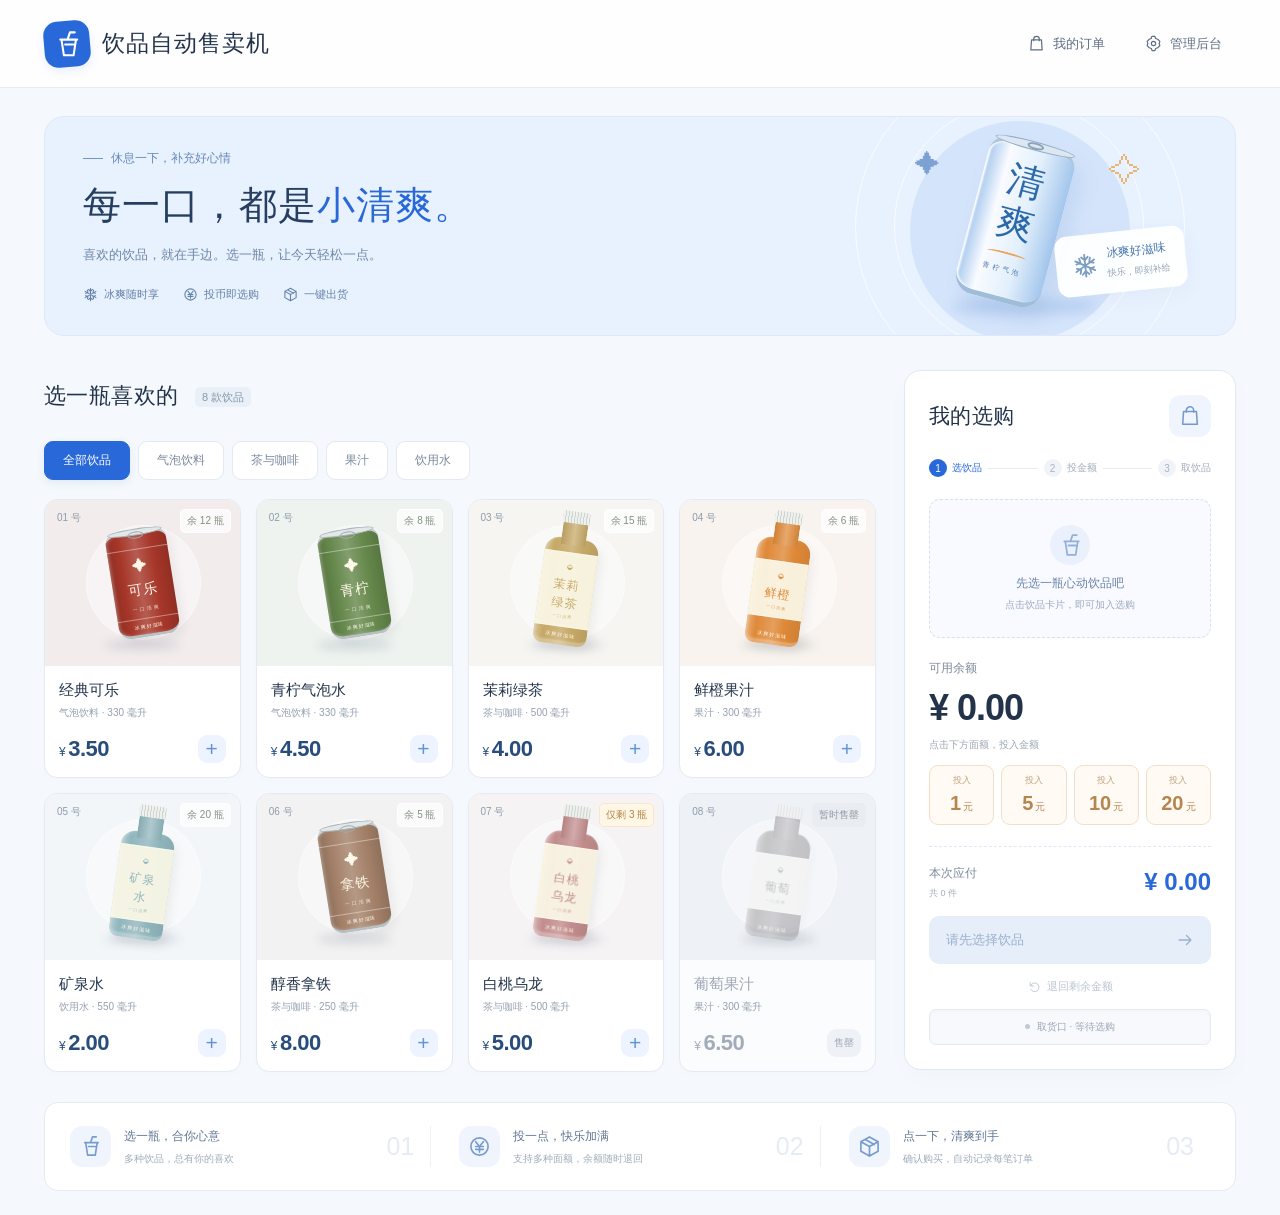
==== commit d8397250: "fix: vending_machine" ====
--- a/demo.html
+++ b/demo.html
@@ -2025,7 +2025,6 @@
   }
 }
 
-.demo-note { margin: 0 0 18px; color: #748397; font-size: 12px; line-height: 1.7; }
 </style>
   </head>
   <body>
@@ -2131,7 +2130,6 @@
     </header>
 
     <main class="page">
-      <p id="demo-note" class="demo-note">独立演示版 · 支付与出货均为模拟 · 数据仅保存在当前浏览器</p>
       <section class="hero">
         <div class="hero-copy">
           <p class="eyebrow"><span></span> 休息一下，补充好心情</p>
@@ -2526,7 +2524,7 @@
 let demoData = { products: copy(DEMO_PRODUCTS), balance: 0, orders: [], operations: {} };
 let demoStorageAvailable = true;
 function storageNotice() {
-  $('#demo-note').textContent = '独立演示版 · 支付与出货均为模拟 · 当前浏览器无法保存数据，关闭后将重置';
+  toast('当前浏览器无法保存数据，关闭后将重置。', true);
 }
 function readDemo() {
   if (!demoStorageAvailable) return copy(demoData);
